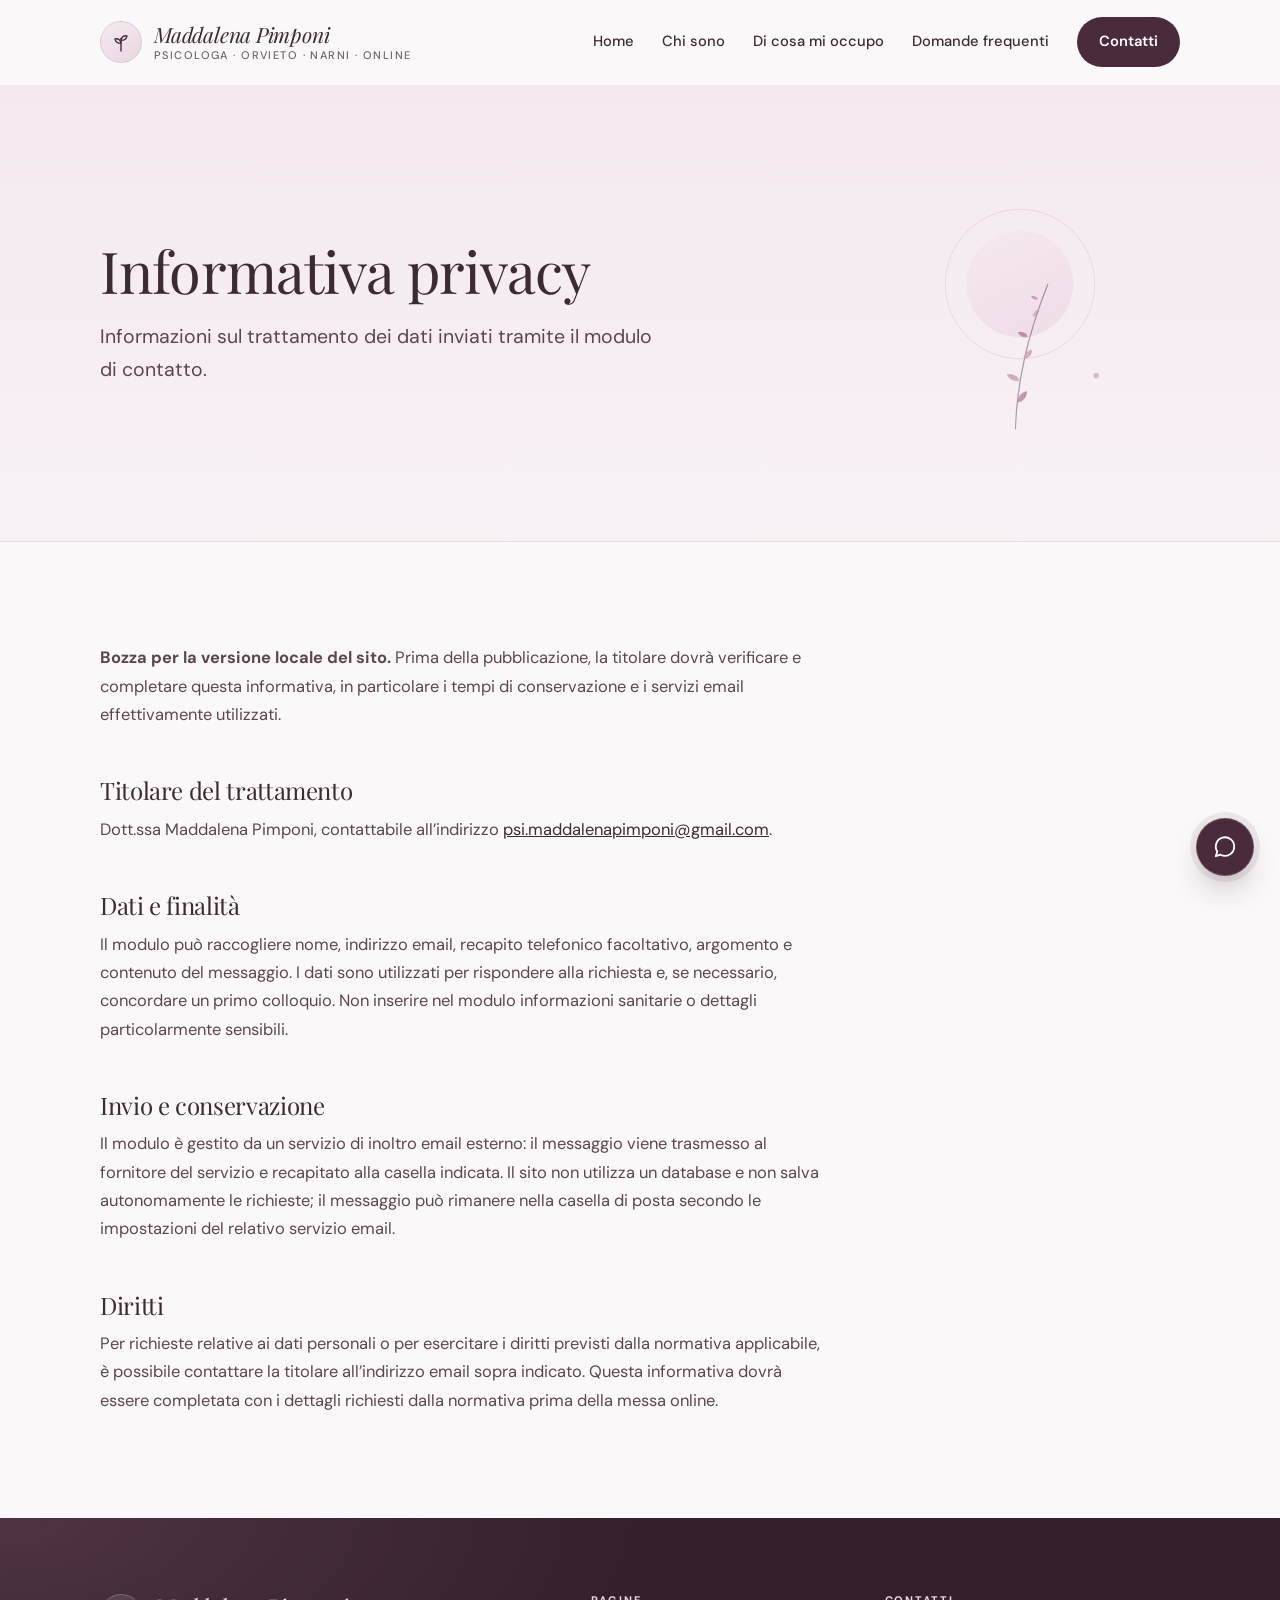
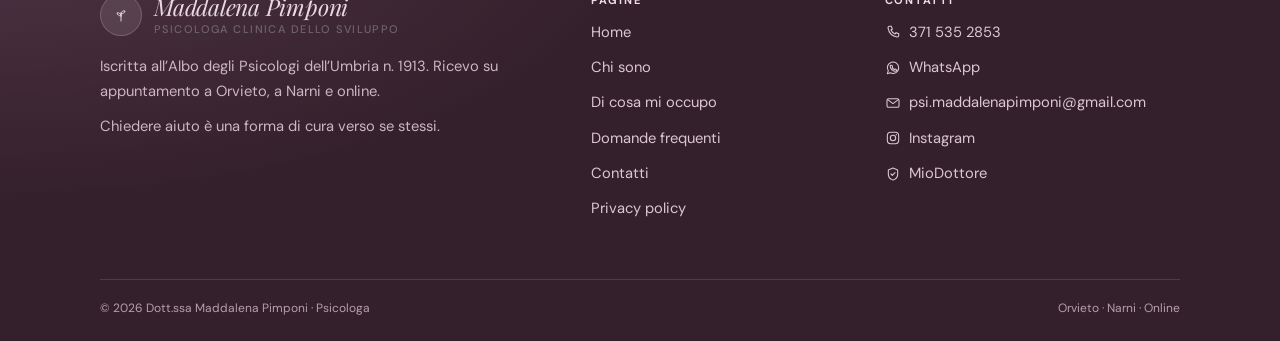
==== static/privacy/index.html @ f194bca0 "Sito statico su develop: rimossa app .NET e file Render, pubblicazione GitHub Pages da main" ====
<!DOCTYPE html>
<html lang="it">

<head>
    <meta charset="utf-8" />
    <meta name="viewport" content="width=device-width, initial-scale=1.0" />
    <title>Informativa privacy · Maddalena Pimponi</title>
    <link rel="icon" href="../favicon.ico" sizes="48x48" />
    <link rel="icon" type="image/png" href="../favicon.png" sizes="512x512" />
    <link rel="icon" type="image/svg+xml" href="../favicon.svg" />
    <link rel="apple-touch-icon" href="../apple-touch-icon.png" />
    <link rel="stylesheet" href="../site.css" />
    <meta name="description" content="Informazioni sul trattamento dei dati inviati tramite il modulo di contatto." />
    
    <link rel="canonical" href="https://psicologamaddalenapimponi.it/privacy/" />
    <meta property="og:url" content="https://psicologamaddalenapimponi.it/privacy/" />
    <meta property="og:type" content="website" />
    <meta property="og:locale" content="it_IT" />
    <meta property="og:site_name" content="Dott.ssa Maddalena Pimponi" />
    <meta property="og:title" content="Informativa privacy · Maddalena Pimponi" />
    <meta property="og:description" content="Informazioni sul trattamento dei dati inviati tramite il modulo di contatto." />
    <meta property="og:image" content="https://psicologamaddalenapimponi.it/images/maddalena-ritratto.jpg" />
    <meta property="og:image:width" content="720" />
    <meta property="og:image:height" content="720" />
    <meta name="twitter:card" content="summary_large_image" />
    <script type="application/ld+json">{"@context":"https://schema.org","@type":"Psychologist","name":"Dott.ssa Maddalena Pimponi","description":"Psicologa clinica dello sviluppo a Orvieto, Narni e online: consulenza e sostegno psicologico per pre-adolescenti, adolescenti e giovani adulti.","url":"https://psicologamaddalenapimponi.it/","image":"https://psicologamaddalenapimponi.it/images/maddalena-ritratto.jpg","telephone":"+393715352853","email":"psi.maddalenapimponi@gmail.com","areaServed":["Orvieto","Narni"],"location":[{"@type":"Place","name":"Centro Diagnostico Eolo","address":{"@type":"PostalAddress","streetAddress":"Piazza del Fanello, 27","addressLocality":"Orvieto","addressRegion":"TR","addressCountry":"IT"}},{"@type":"Place","name":"SALUS Poliambulatorio medico e fisioterapico","address":{"@type":"PostalAddress","streetAddress":"Via Tuderte, 428/A","addressLocality":"Narni","addressRegion":"TR","addressCountry":"IT"}}]}</script>
</head>

<body>
    <a class="skip-link" href="#contenuto">Vai al contenuto</a>

<header class="site-header" id="site-header">
    <div class="header-inner">
        <a class="brand" href="../" aria-label="Maddalena Pimponi, pagina iniziale">
            <span class="brand-mark" aria-hidden="true"><svg viewBox="0 0 24 24" fill="none" stroke="currentColor" stroke-width="1.4" stroke-linecap="round" stroke-linejoin="round"><path d="M12 21V8.5"/><path d="M12 13.4c-3.4 0-5.6-1.8-6-4.5 3.3-.6 5.7 1 6 4.5Z"/><path d="M12 10.4c3.4 0 5.6-1.8 6-4.5-3.3-.6-5.7 1-6 4.5Z"/></svg></span>
            <span class="brand-text">
                <span class="brand-signature">Maddalena Pimponi</span>
                <span class="brand-subtitle">Psicologa · Orvieto · Narni · Online</span>
            </span>
        </a>

        <nav class="desktop-nav" aria-label="Navigazione principale">
            <a href="../">Home</a><a href="../chi-sono/">Chi sono</a><a href="../di-cosa-mi-occupo/">Di cosa mi occupo</a><a href="../domande-frequenti/">Domande frequenti</a>
            <a class="nav-contact" href="../contatti/">Contatti</a>
        </nav>

        <details class="mobile-nav">
            <summary aria-label="Apri il menu">
                <svg viewBox="0 0 24 24" fill="none" stroke="currentColor" stroke-width="1.8" stroke-linecap="round" aria-hidden="true">
                    <path d="M4 7h16M4 12h16M4 17h16" />
                </svg>
                Menu
            </summary>
            <nav aria-label="Navigazione principale">
                <a href="../">Home</a><a href="../chi-sono/">Chi sono</a><a href="../di-cosa-mi-occupo/">Di cosa mi occupo</a><a href="../domande-frequenti/">Domande frequenti</a><a href="../contatti/">Contatti</a><a href="../privacy/" class="active" aria-current="page">Privacy policy</a>
            </nav>
        </details>
    </div>
</header>

    <main id="contenuto" tabindex="-1">
<section class="page-hero">
    <div class="section-shell page-hero-inner">
        <div class="page-hero-copy">
            <h1>Informativa privacy</h1>
            <p>Informazioni sul trattamento dei dati inviati tramite il modulo di contatto.</p>
        </div>
        <div class="page-hero-art" aria-hidden="true">
                <svg viewBox="0 0 420 420" fill="none" xmlns="http://www.w3.org/2000/svg">
                    <defs>
                        <linearGradient id="foglia" x1="0" y1="0" x2="1" y2="1"><stop offset="0" stop-color="#c48fa9"/><stop offset="1" stop-color="#a26685"/></linearGradient>
                        <linearGradient id="fogliaChiara" x1="0" y1="0" x2="1" y2="1"><stop offset="0" stop-color="#d8adc1"/><stop offset="1" stop-color="#bd879f"/></linearGradient>
                        <linearGradient id="velo" x1="0" y1="0" x2="0.4" y2="1"><stop offset="0" stop-color="#f4e4ee"/><stop offset="1" stop-color="#e8cbdc"/></linearGradient>
                        <path id="fogliaBase" d="M0 0C12-12 30-14 44-4 31 9 13 11 0 0Z"/>
                        <g id="rametto">
                            <path d="M0 0C8-58 26-116 62-184" stroke="var(--plum)" stroke-opacity=".45" stroke-width="1.5" stroke-linecap="round"/>
                            <use href="#fogliaBase" transform="translate(6 -34) rotate(-38) scale(.44)" fill="url(#foglia)" fill-opacity=".75"/>
                            <use href="#fogliaBase" transform="translate(12 -62) rotate(-142) scale(.42)" fill="url(#fogliaChiara)" fill-opacity=".8"/>
                            <use href="#fogliaBase" transform="translate(20 -90) rotate(-36) scale(.38)" fill="url(#fogliaChiara)" fill-opacity=".75"/>
                            <use href="#fogliaBase" transform="translate(29 -118) rotate(-144) scale(.33)" fill="url(#foglia)" fill-opacity=".8"/>
                            <use href="#fogliaBase" transform="translate(38 -144) rotate(-38) scale(.28)" fill="url(#fogliaChiara)" fill-opacity=".7"/>
                            <use href="#fogliaBase" transform="translate(47 -166) rotate(-146) scale(.22)" fill="url(#foglia)" fill-opacity=".65"/>
                        </g>
                    </defs>
                    <circle cx="210" cy="172" r="98" stroke="var(--rose)" stroke-opacity=".24"/>
                    <circle cx="210" cy="172" r="70" fill="url(#velo)" fill-opacity=".45"/>
                    <use href="#rametto" transform="translate(204 362) rotate(-6)"/>
                    <circle cx="310" cy="292" r="3.5" fill="var(--rose)" fill-opacity=".45"/>
                </svg>
            </div>
    </div>
</section>

<section class="section section-white">
    <div class="section-shell">
    <article class="privacy-content">
        <p><strong>Bozza per la versione locale del sito.</strong> Prima della pubblicazione, la titolare dovrà verificare e completare questa informativa, in particolare i tempi di conservazione e i servizi email effettivamente utilizzati.</p>
        <h2>Titolare del trattamento</h2>
        <p>Dott.ssa Maddalena Pimponi, contattabile all’indirizzo <a href="mailto:psi.maddalenapimponi@gmail.com">psi.maddalenapimponi@gmail.com</a>.</p>
        <h2>Dati e finalità</h2>
        <p>Il modulo può raccogliere nome, indirizzo email, recapito telefonico facoltativo, argomento e contenuto del messaggio. I dati sono utilizzati per rispondere alla richiesta e, se necessario, concordare un primo colloquio. Non inserire nel modulo informazioni sanitarie o dettagli particolarmente sensibili.</p>
        <h2>Invio e conservazione</h2>
        <p>Il modulo è gestito da un servizio di inoltro email esterno: il messaggio viene trasmesso al fornitore del servizio e recapitato alla casella indicata. Il sito non utilizza un database e non salva autonomamente le richieste; il messaggio può rimanere nella casella di posta secondo le impostazioni del relativo servizio email.</p>
        <h2>Diritti</h2>
        <p>Per richieste relative ai dati personali o per esercitare i diritti previsti dalla normativa applicabile, è possibile contattare la titolare all’indirizzo email sopra indicato. Questa informativa dovrà essere completata con i dettagli richiesti dalla normativa prima della messa online.</p>
    </article>
    </div>
</section>
    </main>

    <footer class="site-footer">
    <div class="footer-inner">
        <div class="footer-about">
            <a class="brand" href="../">
                <span class="brand-mark" aria-hidden="true"><svg viewBox="0 0 24 24" fill="none" stroke="currentColor" stroke-width="1.4" stroke-linecap="round" stroke-linejoin="round"><path d="M12 21V8.5"/><path d="M12 13.4c-3.4 0-5.6-1.8-6-4.5 3.3-.6 5.7 1 6 4.5Z"/><path d="M12 10.4c3.4 0 5.6-1.8 6-4.5-3.3-.6-5.7 1-6 4.5Z"/></svg></span>
                <span class="brand-text">
                    <span class="brand-signature">Maddalena Pimponi</span>
                    <span class="brand-subtitle">Psicologa clinica dello sviluppo</span>
                </span>
            </a>
            <p>Iscritta all’Albo degli Psicologi dell’Umbria n. 1913. Ricevo su appuntamento a Orvieto, a Narni e online.</p>
            <p>Chiedere aiuto è una forma di cura verso se stessi.</p>
        </div>

        <div>
            <h2>Pagine</h2>
            <a href="../">Home</a>
            <a href="../chi-sono/">Chi sono</a>
            <a href="../di-cosa-mi-occupo/">Di cosa mi occupo</a>
            <a href="../domande-frequenti/">Domande frequenti</a>
            <a href="../contatti/">Contatti</a>
            <a href="../privacy/">Privacy policy</a>
        </div>

        <div>
            <h2>Contatti</h2>
            <a href="tel:+393715352853"><svg viewBox="0 0 24 24" fill="none" stroke="currentColor" stroke-width="1.6" stroke-linecap="round" aria-hidden="true"><path d="M6.5 3.5h3l1.5 4-2 1.5a12 12 0 0 0 6 6l1.5-2 4 1.5v3a2 2 0 0 1-2.2 2A17 17 0 0 1 4.5 5.7a2 2 0 0 1 2-2.2Z"/></svg>371 535 2853</a>
            <a href="https://wa.me/393715352853" target="_blank" rel="noopener noreferrer"><svg viewBox="0 0 24 24" fill="none" stroke="currentColor" stroke-width="1.6" stroke-linecap="round" stroke-linejoin="round" aria-hidden="true"><path d="M20.5 11.6a8.5 8.5 0 0 1-12.6 7.5L3.5 20.5l1.4-4.3A8.5 8.5 0 1 1 20.5 11.6Z"/><path d="M8.7 8.4c.3-.5.7-.5 1-.5h.6c.2 0 .4.1.5.4l.7 1.6c.1.3 0 .5-.2.7l-.5.6a6 6 0 0 0 3.1 3.1l.6-.5c.2-.2.4-.3.7-.2l1.6.7c.3.1.4.3.4.5v.6c0 .4-.1.8-.6 1a2 2 0 0 1-1.5.4 9 9 0 0 1-7.3-7.3 2 2 0 0 1 .4-1.6Z"/></svg>WhatsApp</a>
            <a href="mailto:psi.maddalenapimponi@gmail.com"><svg viewBox="0 0 24 24" fill="none" stroke="currentColor" stroke-width="1.6" stroke-linecap="round" stroke-linejoin="round" aria-hidden="true"><rect x="3" y="5.5" width="18" height="13" rx="2.5"/><path d="m4 7 8 6 8-6"/></svg>psi.maddalenapimponi@gmail.com</a>
            <a href="https://www.instagram.com/psi.maddalenapimponi/" target="_blank" rel="noopener noreferrer"><svg viewBox="0 0 24 24" fill="none" stroke="currentColor" stroke-width="1.6" stroke-linecap="round" aria-hidden="true"><rect x="3.5" y="3.5" width="17" height="17" rx="5"/><circle cx="12" cy="12" r="4"/><circle cx="17" cy="7" r="1" fill="currentColor" stroke="none"/></svg>Instagram</a>
            <a href="https://www.miodottore.it/profilo/maddalena-pimponi" target="_blank" rel="noopener noreferrer"><svg viewBox="0 0 24 24" fill="none" stroke="currentColor" stroke-width="1.6" stroke-linecap="round" stroke-linejoin="round" aria-hidden="true"><path d="M12 3 5 6v6c0 4.2 2.9 7.9 7 9 4.1-1.1 7-4.8 7-9V6l-7-3Z"/><path d="m9 12 2 2 4-4"/></svg>MioDottore</a>
        </div>
    </div>

    <div class="footer-bottom">
        <span>© <span id="anno-corrente">2026</span> Dott.ssa Maddalena Pimponi · Psicologa</span>
        <span>Orvieto · Narni · Online</span>
    </div>
</footer>

<a class="whatsapp-float" href="https://wa.me/393715352853" target="_blank" rel="noopener noreferrer" aria-label="Scrivimi su WhatsApp">
    <svg viewBox="0 0 24 24" fill="none" stroke="currentColor" stroke-width="1.7" stroke-linecap="round" stroke-linejoin="round" aria-hidden="true">
        <path d="M20.5 11.6a8.5 8.5 0 0 1-12.6 7.5L3.5 20.5l1.4-4.3A8.5 8.5 0 1 1 20.5 11.6Z" />
    </svg>
</a>

    <script src="../js/navigation.js"></script>
</body>

</html>
---- static/site.css ----
/* ==========================================================================
   Sito Maddalena Pimponi · design system
   Palette calda e desaturata, tipografia editoriale, spaziature fluide.
   ========================================================================== */

/* Font self-hosted (licenza SIL OFL in fonts/OFL.txt): nessuna richiesta ai server di Google,
   così il sito non trasmette l'indirizzo IP del visitatore a terzi prima di qualsiasi consenso. */
@font-face {
    font-family: "DM Sans";
    font-style: normal;
    font-weight: 400 700;
    font-display: swap;
    src: url("fonts/dmsans.woff2") format("woff2");
    unicode-range: U+0000-00FF, U+0131, U+0152-0153, U+02BB-02BC, U+02C6, U+02DA, U+02DC, U+0304, U+0308, U+0329, U+2000-206F, U+20AC, U+2122, U+2191, U+2193, U+2212, U+2215, U+FEFF, U+FFFD;
}

@font-face {
    font-family: "Playfair Display";
    font-style: normal;
    font-weight: 400 900;
    font-display: swap;
    src: url("fonts/playfair.woff2") format("woff2");
    unicode-range: U+0000-00FF, U+0131, U+0152-0153, U+02BB-02BC, U+02C6, U+02DA, U+02DC, U+0304, U+0308, U+0329, U+2000-206F, U+20AC, U+2122, U+2191, U+2193, U+2212, U+2215, U+FEFF, U+FFFD;
}

@font-face {
    font-family: "Playfair Display";
    font-style: italic;
    font-weight: 400 900;
    font-display: swap;
    src: url("fonts/playfair-italic.woff2") format("woff2");
    unicode-range: U+0000-00FF, U+0131, U+0152-0153, U+02BB-02BC, U+02C6, U+02DA, U+02DC, U+0304, U+0308, U+0329, U+2000-206F, U+20AC, U+2122, U+2191, U+2193, U+2212, U+2215, U+FEFF, U+FFFD;
}

:root {
    /* Colori */
    --ink: #3b2b33;
    --ink-soft: #5a4650;
    --muted: #6d646c;
    --rose: #b07a96;
    --rose-text: #8c5470;
    --plum: #4a2b3c;
    --plum-deep: #34202c;
    --blush: #f4e9f0;
    --blush-strong: #ead6e2;
    --sand: #f7f1e8;
    --paper: #fbf8f9;
    --white: #fff;
    --line: #e8dde4;
    --line-strong: #d9c8d3;

    /* Tipografia fluida */
    --text-xs: clamp(.78rem, .76rem + .1vw, .84rem);
    --text-sm: clamp(.86rem, .84rem + .12vw, .92rem);
    --text-base: clamp(.95rem, .93rem + .15vw, 1.03rem);
    --text-lead: clamp(1.05rem, 1rem + .35vw, 1.22rem);
    --text-h3: clamp(1.15rem, 1.05rem + .45vw, 1.4rem);
    --text-h2: clamp(1.85rem, 1.5rem + 1.6vw, 2.75rem);
    --text-h1: clamp(2.6rem, 1.9rem + 3.2vw, 4.2rem);

    /* Forme e ombre */
    --radius-sm: 10px;
    --radius: 16px;
    --radius-lg: 24px;
    --radius-arch: 220px 220px 26px 26px;
    --shadow-1: 0 1px 2px rgba(59, 43, 51, .04), 0 10px 26px -16px rgba(59, 43, 51, .25);
    --shadow-2: 0 2px 4px rgba(59, 43, 51, .05), 0 30px 60px -32px rgba(59, 43, 51, .38);

    /* Spazi */
    --content: 1080px;
    --content-narrow: 720px;
    --gutter: clamp(20px, 5vw, 56px);
    --section-y: clamp(64px, 8vw, 118px);
}

* { box-sizing: border-box; }

html {
    scroll-behavior: smooth;
    scroll-padding-top: 150px;
    -webkit-text-size-adjust: 100%;
}

body {
    margin: 0;
    color: var(--ink);
    background: var(--paper);
    font-family: "DM Sans", "Segoe UI", Arial, sans-serif;
    font-size: var(--text-base);
    line-height: 1.72;
    -webkit-font-smoothing: antialiased;
    text-rendering: optimizeLegibility;
}

img, iframe { max-width: 100%; }
img { display: block; height: auto; }
a { color: inherit; }

h1, h2, h3 {
    margin: 0;
    font-family: "Playfair Display", Georgia, serif;
    font-weight: 400;
    line-height: 1.1;
    letter-spacing: -.015em;
    text-wrap: balance;
}

h1 { font-size: var(--text-h1); }
h2 { font-size: var(--text-h2); }
h3 { font-size: var(--text-h3); line-height: 1.3; letter-spacing: 0; }
p { margin: 0 0 1em; }
p:last-child { margin-bottom: 0; }

::selection { background: var(--blush-strong); color: var(--plum-deep); }

a:focus-visible,
button:focus-visible,
summary:focus-visible,
input:focus-visible,
textarea:focus-visible,
select:focus-visible {
    outline: 3px solid var(--rose);
    outline-offset: 3px;
    border-radius: 4px;
}

/* ---------- Struttura ---------- */

.section-shell {
    width: min(var(--content), calc(100% - 2 * var(--gutter)));
    margin-inline: auto;
}

.section { padding-block: var(--section-y); }
.section--flush-top { padding-top: 0; }
.section-white { background: var(--paper); }
.section-blush { background: linear-gradient(180deg, var(--blush), #f7eff4); }
.centered { text-align: center; }
.muted { color: var(--muted); }

.section-heading { margin: .35em 0 .9em; }

.eyebrow {
    display: flex;
    align-items: center;
    gap: .6em;
    margin: 0 0 .9em;
    color: var(--ink-soft);
    font-size: var(--text-xs);
    font-weight: 600;
    letter-spacing: .12em;
    text-transform: uppercase;
}

.eyebrow--center { justify-content: center; }

.spiral-mark {
    width: .55em;
    height: .55em;
    flex: 0 0 auto;
    border-radius: 50%;
    background: var(--rose);
    box-shadow: 0 0 0 4px rgba(176, 122, 150, .14);
}

/* ---------- Header ---------- */

.skip-link {
    position: absolute;
    left: 12px;
    top: -64px;
    z-index: 60;
    padding: 12px 18px;
    color: var(--white);
    background: var(--plum);
    border-radius: 0 0 12px 12px;
    font-size: var(--text-sm);
    font-weight: 600;
    text-decoration: none;
    transition: top .18s ease;
}

.skip-link:focus { top: 0; }

.site-header {
    position: sticky;
    top: 0;
    z-index: 40;
    background: rgba(251, 248, 249, .82);
    border-bottom: 1px solid transparent;
    backdrop-filter: saturate(140%) blur(14px);
    transition: border-color .2s ease, box-shadow .2s ease, background .2s ease;
}

.site-header.is-scrolled {
    background: rgba(251, 248, 249, .95);
    border-bottom-color: var(--line);
    box-shadow: 0 10px 30px -24px rgba(59, 43, 51, .45);
}

.header-inner {
    width: min(var(--content), calc(100% - 2 * var(--gutter)));
    min-height: 84px;
    margin-inline: auto;
    display: flex;
    align-items: center;
    justify-content: space-between;
    gap: clamp(16px, 4vw, 40px);
}

.brand {
    display: flex;
    align-items: center;
    gap: 12px;
    text-decoration: none;
    line-height: 1.15;
}

.brand-mark {
    width: 42px;
    height: 42px;
    flex: 0 0 auto;
    display: grid;
    place-items: center;
    color: var(--plum);
    background: linear-gradient(145deg, var(--blush), var(--blush-strong));
    border: 1px solid rgba(74, 43, 60, .12);
    border-radius: 50%;
}

.brand-mark svg { width: 24px; height: 24px; }

.brand-text { display: flex; flex-direction: column; gap: 3px; }

.brand-signature {
    font-family: "Playfair Display", Georgia, serif;
    font-size: 21px;
    font-style: italic;
    letter-spacing: -.01em;
}

.brand-subtitle {
    color: var(--muted);
    font-size: 11px;
    font-weight: 500;
    letter-spacing: .13em;
    text-transform: uppercase;
}

.desktop-nav {
    display: flex;
    align-items: center;
    gap: clamp(14px, 2.2vw, 28px);
}

.desktop-nav a {
    position: relative;
    padding-block: 6px;
    font-size: var(--text-sm);
    font-weight: 500;
    text-decoration: none;
    white-space: nowrap;
}

.desktop-nav a::after {
    position: absolute;
    left: 0;
    right: 0;
    bottom: 0;
    height: 1px;
    background: currentColor;
    content: "";
    transform: scaleX(0);
    transform-origin: left;
    transition: transform .22s ease;
}

.desktop-nav a:hover::after,
.desktop-nav a.active::after { transform: scaleX(1); }

.desktop-nav .nav-contact {
    padding: 12px 22px;
    color: var(--white);
    background: var(--plum);
    border-radius: 999px;
    font-weight: 600;
    transition: background .2s ease, transform .2s ease;
}

.desktop-nav .nav-contact::after { content: none; }
.desktop-nav .nav-contact:hover { background: var(--plum-deep); transform: translateY(-1px); }

.mobile-nav { display: none; position: relative; }

/* ---------- Bottoni e link ---------- */

.button {
    min-height: 50px;
    padding: 13px 24px;
    display: inline-flex;
    align-items: center;
    justify-content: center;
    gap: 10px;
    border: 1px solid transparent;
    border-radius: 999px;
    font: inherit;
    font-size: var(--text-sm);
    font-weight: 600;
    text-decoration: none;
    cursor: pointer;
    transition: transform .2s ease, background .2s ease, border-color .2s ease, color .2s ease, box-shadow .2s ease;
}

.button:hover { transform: translateY(-2px); }
.button:active { transform: translateY(0); }

.button-primary {
    color: var(--white);
    background: var(--plum);
    box-shadow: 0 12px 24px -16px rgba(74, 43, 60, .8);
}

.button-primary:hover { background: var(--plum-deep); }

.button-outline {
    color: var(--ink);
    background: transparent;
    border-color: var(--line-strong);
}

.button-outline:hover { background: rgba(255, 255, 255, .7); border-color: var(--ink-soft); }

.button-row { display: flex; flex-wrap: wrap; gap: 12px; }

.text-link {
    display: inline-flex;
    align-items: center;
    gap: 10px;
    padding-bottom: 2px;
    border-bottom: 1px solid currentColor;
    font-size: var(--text-sm);
    font-weight: 600;
    text-decoration: none;
    transition: gap .2s ease, color .2s ease;
}

.text-link span { color: var(--rose-text); font-size: 1.1em; transition: transform .2s ease; }
.text-link:hover { gap: 14px; }

/* ---------- Hero home ---------- */

.hero {
    position: relative;
    padding-block: clamp(48px, 7vw, 92px) clamp(56px, 8vw, 104px);
    display: grid;
    grid-template-columns: minmax(0, 1.02fr) minmax(0, .98fr);
    align-items: center;
    gap: clamp(36px, 6vw, 80px);
}

.hero::before {
    position: absolute;
    z-index: -1;
    top: -18%;
    left: -10%;
    width: 62vw;
    height: 62vw;
    max-width: 760px;
    max-height: 760px;
    background: radial-gradient(circle at 30% 30%, rgba(234, 214, 226, .55), transparent 68%);
    content: "";
    pointer-events: none;
}

.hero-copy { max-width: 34em; }

.hero h1 {
    margin: .1em 0 .35em;
    font-size: clamp(2.9rem, 2rem + 4.2vw, 5rem);
    line-height: .98;
}

.hero h1 em {
    font-style: italic;
    color: var(--rose-text);
}

.hero-prefix {
    display: block;
    margin-bottom: .35em;
    color: var(--ink-soft);
    font-family: "DM Sans", sans-serif;
    font-size: var(--text-xs);
    font-weight: 600;
    letter-spacing: .18em;
    text-transform: uppercase;
}

.hero-subtitle {
    margin-bottom: .55em;
    font-size: var(--text-lead);
    font-weight: 500;
}

.hero-description {
    max-width: 33em;
    margin-bottom: 1.9em;
    color: var(--muted);
}

.hero-note {
    margin-top: 1.4em;
    color: var(--muted);
    font-size: var(--text-sm);
}

.hero-art {
    position: relative;
    display: grid;
    justify-items: center;
}

.hero-figure {
    margin: 0;
    display: grid;
    justify-items: center;
    gap: 22px;
}

.portrait-circle {
    position: relative;
    display: block;
    aspect-ratio: 1;
    padding: 10px;
    background: var(--white);
    border: 1px solid var(--line);
    border-radius: 50%;
    box-shadow: var(--shadow-2);
}

.portrait-circle::after {
    position: absolute;
    inset: -16px;
    border: 1px dashed rgba(176, 122, 150, .5);
    border-radius: 50%;
    content: "";
    pointer-events: none;
}

.portrait-rect {
    position: relative;
    display: block;
    width: min(420px, 100%);
    aspect-ratio: 3 / 4;
    padding: 10px;
    background: var(--white);
    border: 1px solid var(--line);
    border-radius: 30px;
    box-shadow: var(--shadow-2);
}

.portrait-rect img {
    width: 100%;
    height: 100%;
    object-fit: cover;
    object-position: 50% 28%;
    border-radius: 21px;
}

.portrait-circle img {
    width: 100%;
    height: 100%;
    object-fit: cover;
    object-position: 50% 30%;
    border-radius: 50%;
}

.portrait-circle--hero { width: min(340px, 100%); }

.hero-caption {
    max-width: 34ch;
    text-align: center;
}

.hero-caption-quote {
    display: block;
    color: var(--ink-soft);
    font-family: "Playfair Display", Georgia, serif;
    font-size: 1.04rem;
    font-style: italic;
    line-height: 1.55;
}

.hero-caption-name {
    display: block;
    margin-top: 10px;
    color: var(--muted);
    font-size: 11px;
    font-weight: 600;
    letter-spacing: .14em;
    text-transform: uppercase;
}

/* ---------- Striscia di fiducia ---------- */

.trust-strip {
    border-block: 1px solid var(--line);
    background: rgba(255, 255, 255, .6);
}

.trust-inner {
    display: grid;
    grid-template-columns: repeat(3, 1fr);
    gap: 0;
}

.trust-item {
    padding: 22px clamp(12px, 2.5vw, 32px);
    display: flex;
    align-items: center;
    gap: 12px;
    font-size: var(--text-sm);
    color: var(--ink-soft);
}

.trust-item + .trust-item { border-left: 1px solid var(--line); }

.trust-item svg { width: 20px; height: 20px; flex: 0 0 auto; color: var(--rose-text); }

/* ---------- Home: mi presento ---------- */

.intro-grid {
    display: grid;
    grid-template-columns: .85fr 1.15fr;
    gap: clamp(28px, 6vw, 96px);
    align-items: start;
}

.label-tag {
    display: inline-block;
    margin-bottom: 1.1em;
    padding: 6px 14px;
    color: var(--rose-text);
    background: var(--blush);
    border: 1px solid rgba(176, 122, 150, .25);
    border-radius: 999px;
    font-size: 11px;
    font-weight: 600;
    letter-spacing: .14em;
    text-transform: uppercase;
}

.intro-grid h2 { margin-top: .1em; }

.intro-text { padding-top: 6px; }
.intro-text p { margin-bottom: 1.1em; color: var(--ink-soft); }
.intro-text p:first-child { font-size: var(--text-lead); color: var(--ink); }

/* ---------- Card dei temi ---------- */

.paper-grid {
    display: grid;
    grid-template-columns: repeat(3, minmax(0, 1fr));
    gap: 16px;
    margin-top: 2.4em;
    text-align: left;
}

.paper-card {
    position: relative;
    min-height: 172px;
    padding: 22px 22px 20px;
    display: grid;
    align-content: space-between;
    gap: 18px;
    color: var(--ink);
    background: var(--white);
    border: 1px solid var(--line);
    border-radius: var(--radius);
    box-shadow: var(--shadow-1);
    text-decoration: none;
    transition: transform .22s ease, box-shadow .22s ease, border-color .22s ease;
}

.paper-card:hover {
    transform: translateY(-4px);
    border-color: var(--line-strong);
    box-shadow: var(--shadow-2);
}

.paper-index {
    color: var(--rose-text);
    font-family: "Playfair Display", Georgia, serif;
    font-size: var(--text-sm);
    letter-spacing: .12em;
}

.paper-title {
    font-family: "Playfair Display", Georgia, serif;
    font-size: 1.12rem;
    line-height: 1.35;
    letter-spacing: 0;
}

.paper-card .card-arrow {
    justify-self: end;
    color: var(--rose-text);
    font-size: 1.15rem;
    transition: transform .22s ease;
}

.paper-card:hover .card-arrow { transform: translateX(4px); }

.handwritten {
    margin: 2.4em 0 0;
    color: var(--ink-soft);
    font-family: "Playfair Display", Georgia, serif;
    font-size: 1.05rem;
    font-style: italic;
}

/* ---------- Titoli di sezione con link ---------- */

.section-heading-row {
    margin-bottom: clamp(28px, 4vw, 48px);
    display: flex;
    align-items: end;
    justify-content: space-between;
    gap: clamp(18px, 4vw, 48px);
}

.section-heading-row h2 { margin-bottom: .35em; }
.section-heading-row p { max-width: 34em; margin-bottom: 0; }

/* ---------- Studi ---------- */

.location-grid {
    display: grid;
    grid-template-columns: repeat(3, minmax(0, 1fr));
    gap: 16px;
}

.location-card {
    min-height: 206px;
    padding: 24px 22px;
    display: flex;
    gap: 16px;
    background: var(--white);
    border: 1px solid var(--line);
    border-radius: var(--radius);
    transition: transform .22s ease, box-shadow .22s ease;
}

.location-card:hover { transform: translateY(-3px); box-shadow: var(--shadow-1); }

.location-icon,
.method-icon {
    width: 42px;
    height: 42px;
    flex: 0 0 42px;
    display: grid;
    place-items: center;
    color: var(--rose-text);
    background: var(--blush);
    border-radius: 12px;
}

.location-icon svg,
.method-icon svg { width: 20px; height: 20px; }

.location-card h3 { margin: 0 0 6px; font-size: 1.22rem; }
.location-card p {
    margin-bottom: 12px;
    color: var(--muted);
    font-size: var(--text-sm);
    line-height: 1.6;
}
.location-card strong { color: var(--ink); font-weight: 500; }
.location-online { background: linear-gradient(160deg, #f3ecf6, #efe6f3); border-color: #e4d6ec; }

/* ---------- CTA finale ---------- */

.closing-cta {
    position: relative;
    min-height: 260px;
    padding: clamp(32px, 5vw, 56px);
    display: flex;
    align-items: center;
    justify-content: space-between;
    gap: clamp(24px, 4vw, 56px);
    overflow: hidden;
    color: #f8eff5;
    background:
        radial-gradient(120% 140% at 100% 0%, rgba(176, 122, 150, .38), transparent 60%),
        var(--plum);
    border-radius: var(--radius-lg);
}

.closing-cta > div { max-width: 34em; }
.closing-cta .eyebrow { color: #e7cfdd; }
.closing-cta .eyebrow .spiral-mark { background: var(--rose); box-shadow: 0 0 0 4px rgba(255, 255, 255, .12); }
.closing-cta h2 { margin-bottom: .4em; }
.closing-cta h2 em { color: #f0c6dc; font-style: italic; }
.closing-cta p { margin-bottom: 0; color: #dfc8d6; }
.closing-cta .button-primary { color: var(--plum); background: var(--paper); }
.closing-cta .button-primary:hover { background: var(--white); }

/* ---------- Testata pagine interne ---------- */

.page-hero {
    position: relative;
    overflow: hidden;
    background: linear-gradient(180deg, var(--blush), rgba(244, 233, 240, .45));
    border-bottom: 1px solid var(--line);
}

.page-hero-inner {
    position: relative;
    min-height: 280px;
    padding-block: clamp(40px, 6vw, 68px);
    display: grid;
    grid-template-columns: minmax(0, 1fr) auto;
    align-items: center;
    gap: clamp(24px, 5vw, 64px);
}

.page-hero-copy { max-width: 52ch; }
.page-hero-inner:not(:has(.page-hero-art)) { grid-template-columns: minmax(0, 1fr); }

.page-hero-art {
    justify-self: end;
    width: clamp(220px, 25vw, 340px);
    aspect-ratio: 1;
}

.page-hero-art svg { width: 100%; height: auto; display: block; }

.page-hero h1 {
    max-width: 22ch;
    margin-bottom: .3em;
    font-size: clamp(2.3rem, 1.7rem + 2.6vw, 3.6rem);
}

.page-hero-copy > p {
    max-width: 46ch;
    margin-bottom: 0;
    color: var(--ink-soft);
    font-size: var(--text-lead);
}

/* ---------- Chi sono ---------- */

.story-grid {
    display: grid;
    grid-template-columns: .9fr 1.1fr;
    gap: clamp(30px, 6vw, 88px);
    align-items: center;
}

.portrait-frame {
    position: relative;
    display: grid;
    place-items: center;
    padding: clamp(14px, 3vw, 26px);
}

.story-copy h2 { margin: .15em 0 .6em; }
.story-copy p { margin-bottom: 1.05em; color: var(--ink-soft); }

blockquote {
    margin: 1.7em 0 0;
    padding: 22px 24px;
    background: var(--white);
    border: 1px solid var(--line);
    border-left: 3px solid var(--rose);
    border-radius: var(--radius-sm);
    font-family: "Playfair Display", Georgia, serif;
    font-size: 1.08rem;
    line-height: 1.6;
}

blockquote cite {
    display: block;
    margin-top: 12px;
    color: var(--muted);
    font-family: "DM Sans", sans-serif;
    font-size: var(--text-xs);
    font-style: normal;
    letter-spacing: .1em;
    text-transform: uppercase;
}

/* ---------- Timeline ---------- */

.timeline {
    position: relative;
    width: min(620px, 100%);
    margin: 2.8em auto 0;
    padding: 0;
    list-style: none;
    text-align: left;
}

.timeline::before {
    position: absolute;
    top: 6px;
    bottom: 14px;
    left: 118px;
    width: 1px;
    background: var(--line-strong);
    content: "";
}

.timeline li {
    position: relative;
    display: grid;
    grid-template-columns: 100px 1fr;
    gap: 36px;
    padding-bottom: clamp(22px, 3vw, 34px);
}

.timeline li::before {
    position: absolute;
    top: 6px;
    left: 112px;
    width: 11px;
    height: 11px;
    background: var(--paper);
    border: 2px solid var(--rose-text);
    border-radius: 50%;
    content: "";
}

.timeline li > span {
    padding-top: 1px;
    color: var(--rose-text);
    font-size: var(--text-xs);
    font-weight: 600;
    letter-spacing: .08em;
    text-align: right;
    text-transform: uppercase;
}

.timeline h3 { margin: 0 0 4px; font-size: 1.16rem; line-height: 1.35; }
.timeline p { margin: 0 0 4px; color: var(--ink-soft); font-size: var(--text-sm); }

.timeline small {
    display: inline-block;
    margin-top: 4px;
    padding: 3px 10px;
    color: var(--rose-text);
    background: var(--blush);
    border-radius: 999px;
    font-family: "DM Sans", sans-serif;
    font-size: 11px;
    letter-spacing: .08em;
    text-transform: uppercase;
}

/* ---------- Temi: navigazione e righe ---------- */

.topic-nav {
    position: sticky;
    top: 84px;
    z-index: 20;
    padding: 12px clamp(12px, 4vw, 24px);
    display: flex;
    justify-content: center;
    flex-wrap: wrap;
    gap: 8px;
    background: rgba(255, 255, 255, .86);
    border-bottom: 1px solid var(--line);
    backdrop-filter: blur(12px);
}

.topic-nav a {
    padding: 8px 14px;
    color: var(--ink-soft);
    background: transparent;
    border: 1px solid var(--line);
    border-radius: 999px;
    font-size: var(--text-xs);
    font-weight: 500;
    text-decoration: none;
    transition: background .18s ease, color .18s ease, border-color .18s ease;
}

.topic-nav a:hover { background: var(--blush); color: var(--ink); }
.topic-nav a.is-active { color: var(--white); background: var(--plum); border-color: var(--plum); }

.topic-list { padding-top: 0; }

.topic-row {
    padding-block: clamp(40px, 6vw, 68px);
    display: grid;
    grid-template-columns: .7fr 1.3fr;
    gap: clamp(20px, 5vw, 64px);
    border-bottom: 1px solid var(--line);
}

.topic-row:last-child { border-bottom: 0; }
.topic-row > div { min-width: 0; }
.topic-number {
    display: block;
    margin-bottom: .4em;
    color: var(--rose-text);
    font-family: "Playfair Display", Georgia, serif;
    font-size: 1.1rem;
    letter-spacing: .14em;
}

.topic-row h2 { font-size: clamp(1.5rem, 1.2rem + 1vw, 2rem); }
.topic-row h3 { margin: .1em 0 .5em; font-size: 1.1rem; font-style: italic; font-weight: 400; }
.topic-row p { margin-bottom: .8em; color: var(--ink-soft); }
.topic-highlight {
    margin-block: clamp(16px, 3vw, 28px);
    padding-inline: clamp(18px, 3vw, 34px);
    background: linear-gradient(150deg, #f4edf7, #f7f1f4);
    border: 1px solid #e6d7ec;
    border-radius: var(--radius);
}

/* ---------- FAQ ---------- */

.faq-content { max-width: var(--content-narrow); margin-inline: auto; }

.faq-group { margin-bottom: clamp(34px, 5vw, 52px); }
.faq-group:last-child { margin-bottom: 0; }

.faq-group h2 {
    margin-bottom: 1em;
    text-align: center;
    color: var(--rose-text);
    font-family: "DM Sans", sans-serif;
    font-size: var(--text-xs);
    font-weight: 700;
    letter-spacing: .16em;
    text-transform: uppercase;
}

.faq-item {
    margin-bottom: 10px;
    padding: 0 20px;
    background: var(--white);
    border: 1px solid var(--line);
    border-radius: var(--radius-sm);
    transition: border-color .18s ease, box-shadow .18s ease;
}

.faq-item[open] { border-color: var(--line-strong); box-shadow: var(--shadow-1); }

.faq-item summary {
    min-height: 62px;
    display: flex;
    align-items: center;
    justify-content: space-between;
    gap: 20px;
    cursor: pointer;
    list-style: none;
    font-family: "Playfair Display", Georgia, serif;
    font-size: 1.06rem;
    line-height: 1.4;
}

.faq-item summary::-webkit-details-marker { display: none; }

.faq-item summary::after {
    width: 30px;
    height: 30px;
    flex: 0 0 30px;
    display: grid;
    place-items: center;
    color: var(--rose-text);
    background: var(--blush);
    border-radius: 50%;
    content: "+";
    font: 500 1.15rem "DM Sans", sans-serif;
    transition: transform .2s ease, background .2s ease;
}

.faq-item[open] summary::after { content: "−"; background: var(--blush-strong); }
.faq-item p { padding: 0 44px 18px 0; margin-bottom: 0; color: var(--muted); }

/* ---------- Privacy ---------- */

.privacy-content { max-width: var(--content-narrow); }
.privacy-content h2 { margin: 2em 0 .5em; font-size: 1.5rem; }
.privacy-content p { color: var(--ink-soft); }
.privacy-content a { color: var(--ink); }

/* ---------- Contatti ---------- */

.contact-layout {
    display: grid;
    grid-template-columns: minmax(0, 1.25fr) minmax(260px, .75fr);
    align-items: start;
    gap: clamp(20px, 4vw, 40px);
}

.contact-form-card {
    padding: clamp(22px, 4vw, 36px);
    background: var(--white);
    border: 1px solid var(--line);
    border-radius: var(--radius-lg);
    box-shadow: var(--shadow-1);
}

.contact-form-card h2 { margin-bottom: .25em; font-size: clamp(1.5rem, 1.3rem + .8vw, 1.9rem); }
.contact-form-card > p { margin-bottom: 1.6em; }

.form-grid { display: grid; grid-template-columns: 1fr 1fr; gap: 16px 14px; }
.form-field { min-width: 0; display: flex; flex-direction: column; gap: 7px; }
.full-field { grid-column: 1 / -1; }

.form-field label { font-size: var(--text-xs); font-weight: 600; letter-spacing: .03em; }
.form-field label span,
.form-field small { color: var(--muted); font-weight: 400; }
.form-field small { font-size: 12px; line-height: 1.5; }

.form-field input:not([type=checkbox]),
.form-field textarea,
.form-field select {
    width: 100%;
    min-height: 50px;
    padding: 12px 14px;
    color: var(--ink);
    background: #fdfbfc;
    border: 1px solid var(--line-strong);
    border-radius: var(--radius-sm);
    font: inherit;
    font-size: var(--text-sm);
    transition: border-color .18s ease, box-shadow .18s ease, background .18s ease;
}

.form-field input:not([type=checkbox]):hover,
.form-field textarea:hover,
.form-field select:hover { border-color: var(--ink-soft); }

.form-field input:not([type=checkbox]):focus,
.form-field textarea:focus,
.form-field select:focus {
    background: var(--white);
    border-color: var(--plum);
    box-shadow: 0 0 0 4px rgba(176, 122, 150, .18);
    outline: none;
}

.form-field textarea { resize: vertical; min-height: 130px; }

.form-field input::placeholder,
.form-field textarea::placeholder { color: #9b9096; }

.validation-message {
    display: block;
    color: #a12c3c;
    font-size: var(--text-xs);
    font-weight: 500;
}

.consent-field label {
    display: flex;
    align-items: flex-start;
    gap: 10px;
    font-size: var(--text-sm);
    font-weight: 400;
    line-height: 1.6;
}

.consent-field input {
    width: 18px;
    height: 18px;
    margin-top: 3px;
    accent-color: var(--plum);
}

.consent-field label span { color: var(--ink); }
.consent-field label a { color: var(--ink); }

.contact-form-card .form-field > .button { align-self: flex-start; }

.form-status {
    margin: 14px 0 0;
    padding: 12px 14px;
    border-radius: var(--radius-sm);
    font-size: var(--text-sm);
    font-weight: 500;
}

.form-status.success { color: #1f5137; background: #e8f3ec; border: 1px solid #cbe3d5; }
.form-status.error { color: #7f2b3a; background: #f9e9ed; border: 1px solid #f0cfd7; }

.form-note { margin: 16px 0 0; color: var(--muted); font-size: 12px; line-height: 1.6; }

.contact-aside { display: grid; gap: 12px; }

.contact-method {
    min-height: 78px;
    padding: 16px;
    display: flex;
    align-items: center;
    gap: 14px;
    background: var(--white);
    border: 1px solid var(--line);
    border-radius: var(--radius);
    font-size: var(--text-sm);
    text-decoration: none;
    overflow-wrap: anywhere;
    transition: transform .2s ease, box-shadow .2s ease, border-color .2s ease;
}

.contact-method[href]:hover {
    transform: translateY(-2px);
    border-color: var(--line-strong);
    box-shadow: var(--shadow-1);
}

.contact-method small {
    display: block;
    margin-bottom: 2px;
    color: var(--muted);
    font-size: 11px;
    font-weight: 500;
    letter-spacing: .1em;
    text-transform: uppercase;
}

.map-grid {
    display: grid;
    grid-template-columns: repeat(2, minmax(0, 1fr));
    gap: 18px;
}

.map-card {
    overflow: hidden;
    background: var(--white);
    border: 1px solid var(--line);
    border-radius: var(--radius);
}

.map-details { padding: 24px 22px; }
.map-details .eyebrow { margin-bottom: .5em; }
.map-details h3 { margin: 0 0 6px; font-size: 1.2rem; }
.map-details p:not(.eyebrow) { margin-bottom: 14px; color: var(--muted); font-size: var(--text-sm); line-height: 1.6; }
.map-details .button { min-height: 42px; padding: 10px 16px; font-size: var(--text-xs); }

.map-card iframe {
    width: 100%;
    height: 230px;
    display: block;
    border: 0;
    filter: saturate(.85) contrast(.98);
}

/* La mappa di Google viene incorporata solo dopo un clic esplicito: prima di allora il
   browser non contatta i server di Google e l'indirizzo IP del visitatore resta al sito. */
.map-placeholder {
    width: 100%;
    min-height: 230px;
    padding: 24px 20px;
    display: flex;
    flex-direction: column;
    align-items: center;
    justify-content: center;
    gap: 10px;
    border: 0;
    border-top: 1px dashed var(--line-strong);
    background: var(--sand);
    color: var(--ink);
    font: inherit;
    font-size: var(--text-sm);
    text-align: center;
    cursor: pointer;
    transition: background .2s ease;
}

.map-placeholder:hover { background: var(--blush); }
.map-placeholder:focus-visible { outline: 3px solid var(--rose-text); outline-offset: -3px; }
.map-placeholder strong { display: block; font-size: var(--text-sm); }
.map-placeholder span { max-width: 32em; color: var(--muted); font-size: var(--text-xs); line-height: 1.5; }

.map-privacy-note {
    margin: 16px 0 0;
    color: var(--muted);
    font-size: var(--text-xs);
    line-height: 1.6;
}

/* Campo esca per i bot: invisibile agli occhi e agli screen reader, non raggiungibile da tastiera. */
.form-honeypot {
    position: absolute;
    width: 1px;
    height: 1px;
    padding: 0;
    margin: -1px;
    overflow: hidden;
    clip-path: inset(50%);
    white-space: nowrap;
    border: 0;
}

/* ---------- Footer ---------- */

.site-footer {
    padding: clamp(48px, 7vw, 76px) 0 22px;
    color: #e8d8e2;
    background:
        radial-gradient(90% 120% at 0% 0%, rgba(176, 122, 150, .22), transparent 55%),
        var(--plum-deep);
}

.footer-inner,
.footer-bottom {
    width: min(var(--content), calc(100% - 2 * var(--gutter)));
    margin-inline: auto;
}

.footer-inner {
    padding-bottom: clamp(30px, 5vw, 48px);
    display: grid;
    grid-template-columns: 1.3fr .7fr .9fr;
    gap: clamp(28px, 5vw, 64px);
}

.footer-about .brand { margin-bottom: 18px; }
.footer-about .brand-mark { background: rgba(255, 255, 255, .1); border-color: rgba(255, 255, 255, .18); color: #f0d9e6; }
.footer-about .brand-signature { font-size: 23px; }
.footer-about p { max-width: 30em; margin-bottom: 10px; color: #cdb6c4; font-size: var(--text-sm); }

.footer-inner h2 {
    margin: 0 0 14px;
    color: #f0d9e6;
    font-family: "DM Sans", sans-serif;
    font-size: 11px;
    font-weight: 700;
    letter-spacing: .16em;
    text-transform: uppercase;
}

.footer-inner > div:not(.footer-about) a {
    width: fit-content;
    margin: 0 0 10px;
    display: flex;
    align-items: center;
    gap: 8px;
    color: #dcc6d3;
    font-size: var(--text-sm);
    text-decoration: none;
    transition: color .18s ease, transform .18s ease;
}

.footer-inner > div:not(.footer-about) a:hover { color: var(--white); transform: translateX(3px); }
.footer-inner svg { width: 16px; height: 16px; flex: 0 0 auto; }

.footer-bottom {
    padding-top: 18px;
    display: flex;
    justify-content: space-between;
    gap: 12px;
    border-top: 1px solid rgba(255, 255, 255, .12);
    color: #b79fa9;
    font-size: 12px;
}

.whatsapp-float {
    position: fixed;
    z-index: 35;
    right: clamp(14px, 2.4vw, 26px);
    bottom: clamp(14px, 2.4vw, 24px);
    width: 58px;
    height: 58px;
    display: grid;
    place-items: center;
    color: var(--white);
    background: var(--plum);
    border: 1px solid rgba(255, 255, 255, .16);
    border-radius: 50%;
    box-shadow:
        0 16px 34px -16px rgba(52, 32, 44, .8),
        0 0 0 6px rgba(74, 43, 60, .08);
    text-decoration: none;
    transition: transform .2s ease, box-shadow .2s ease, background .2s ease;
}

.whatsapp-float:hover {
    background: var(--plum-deep);
    transform: translateY(-3px);
    box-shadow:
        0 20px 40px -18px rgba(52, 32, 44, .85),
        0 0 0 6px rgba(74, 43, 60, .12);
}

body.senza-float .whatsapp-float { display: none; }
.whatsapp-float svg { width: 26px; height: 26px; }
@media (max-width: 480px) {
    .whatsapp-float { width: 54px; height: 54px; }
}

/* ---------- Errori runtime ---------- */

#blazor-error-ui {
    position: fixed;
    z-index: 1000;
    left: 18px;
    right: 18px;
    bottom: 18px;
    max-width: 560px;
    margin-inline: auto;
    padding: 15px 20px;
    display: none;
    color: #7f2b3a;
    background: #f9e9ed;
    border: 1px solid #f0cfd7;
    border-radius: var(--radius);
    box-shadow: var(--shadow-2);
    font-size: var(--text-sm);
}

#blazor-error-ui .reload,
#blazor-error-ui .dismiss {
    margin-left: 12px;
    font-weight: 600;
    text-decoration: underline;
    cursor: pointer;
}

/* ---------- Comparsa progressiva dei blocchi ---------- */

@media (prefers-reduced-motion: no-preference) {
    .rivela {
        opacity: 0;
        transform: translate3d(0, 22px, 0);
        transition: opacity .6s ease, transform .7s cubic-bezier(.22, .7, .25, 1);
        will-change: opacity, transform;
    }

    .rivela.is-visibile {
        opacity: 1;
        transform: none;
    }
}

/* ---------- Responsive ---------- */

@media (max-width: 980px) {
    /* La testata non ha spazio per la riga descrittiva del marchio accanto al menu. */
    .brand-subtitle { display: none; }
    .brand-signature { font-size: 19px; }
    .desktop-nav { gap: 16px; }

    .page-hero-inner { grid-template-columns: 1fr; }
    .page-hero-art { display: none; }

    .hero { grid-template-columns: 1fr; gap: 40px; }
    .hero-copy { max-width: none; }
    .hero-art { justify-items: center; }
    .portrait-circle--hero { width: min(320px, 82%); }
    .intro-grid, .story-grid { grid-template-columns: 1fr; gap: 32px; }
    .paper-grid { grid-template-columns: repeat(2, minmax(0, 1fr)); }
    .location-grid { grid-template-columns: 1fr; }
    .location-card { min-height: 0; }
    .contact-layout { grid-template-columns: 1fr; }
    .footer-inner { grid-template-columns: 1fr 1fr; }
    .footer-about { grid-column: 1 / -1; }
    .topic-row { grid-template-columns: 1fr; gap: 14px; }
    .trust-inner { grid-template-columns: 1fr; }
    .trust-item + .trust-item { border-left: 0; border-top: 1px solid var(--line); }
    .section-heading-row { align-items: start; flex-direction: column; }
    .closing-cta { flex-direction: column; align-items: flex-start; }
}

@media (max-width: 760px) {
    :root { --section-y: 58px; }

    .header-inner { min-height: 72px; }
    .desktop-nav { display: none; }
    html { scroll-padding-top: 132px; }
    .topic-nav { top: 72px; justify-content: flex-start; flex-wrap: nowrap; overflow-x: auto; scrollbar-width: none; }
    .topic-nav::-webkit-scrollbar { display: none; }
    .topic-nav a { flex: 0 0 auto; padding: 10px 15px; }
    .mobile-nav { display: block; }

    .mobile-nav summary {
        padding: 10px 16px;
        display: flex;
        align-items: center;
        gap: 8px;
        color: var(--ink);
        background: var(--white);
        border: 1px solid var(--line);
        border-radius: 999px;
        cursor: pointer;
        list-style: none;
        font-size: var(--text-sm);
        font-weight: 600;
    }

    .mobile-nav summary::-webkit-details-marker { display: none; }
    .mobile-nav summary svg { width: 16px; height: 16px; }

    .mobile-nav nav {
        position: absolute;
        top: calc(100% + 12px);
        right: 0;
        min-width: min(280px, calc(100vw - 2 * var(--gutter)));
        padding: 10px;
        display: grid;
        gap: 2px;
        background: var(--white);
        border: 1px solid var(--line);
        border-radius: var(--radius);
        box-shadow: var(--shadow-2);
        animation: menu-in .18s ease;
    }

    @keyframes menu-in {
        from { opacity: 0; transform: translateY(-6px); }
        to { opacity: 1; transform: translateY(0); }
    }

    .mobile-nav nav a {
        padding: 12px 14px;
        border-radius: var(--radius-sm);
        font-size: var(--text-sm);
        text-decoration: none;
    }

    .mobile-nav nav a:hover { background: var(--blush); }
    .mobile-nav nav a.active { color: var(--rose-text); background: var(--blush); font-weight: 600; }

    .hero { padding-block: 28px 52px; }
    .hero h1 { font-size: clamp(2.5rem, 10vw, 3.3rem); }
    .portrait-circle--hero { width: min(280px, 78%); }
    .portrait-rect { width: min(300px, 82%); border-radius: 24px; }
    .portrait-rect img { border-radius: 17px; }
    .portrait-circle::after { inset: -11px; }
    .hero-figure { gap: 18px; }
    .hero-caption-quote { font-size: .98rem; }

    .brand-subtitle { display: none; }
    .brand-signature { font-size: 19px; }
    .brand-mark { width: 36px; height: 36px; }
    .brand-mark svg { width: 20px; height: 20px; }

    .paper-grid { grid-template-columns: 1fr; }
    .paper-card { min-height: 0; }

    .timeline::before { left: 86px; }
    .timeline li { grid-template-columns: 70px 1fr; gap: 30px; }
    .timeline li::before { left: 80px; }
    .timeline li > span { font-size: 11px; }

    .map-grid { grid-template-columns: 1fr; }
    .form-grid { grid-template-columns: 1fr; }
    .form-field { grid-column: 1 / -1; }

    .footer-inner { grid-template-columns: 1fr; gap: 28px; }
    .footer-bottom { flex-direction: column; }
}

@media (max-width: 420px) {
    .button-row { align-items: stretch; flex-direction: column; }
    .button-row .button { width: 100%; }
    .contact-form-card { padding: 20px 16px; }
}

@media print {
    .rivela { opacity: 1 !important; transform: none !important; }
}

@media (prefers-reduced-motion: reduce) {
    html { scroll-behavior: auto; }
    *, *::before, *::after {
        animation-duration: .01ms !important;
        transition-duration: .01ms !important;
        scroll-behavior: auto !important;
    }
}
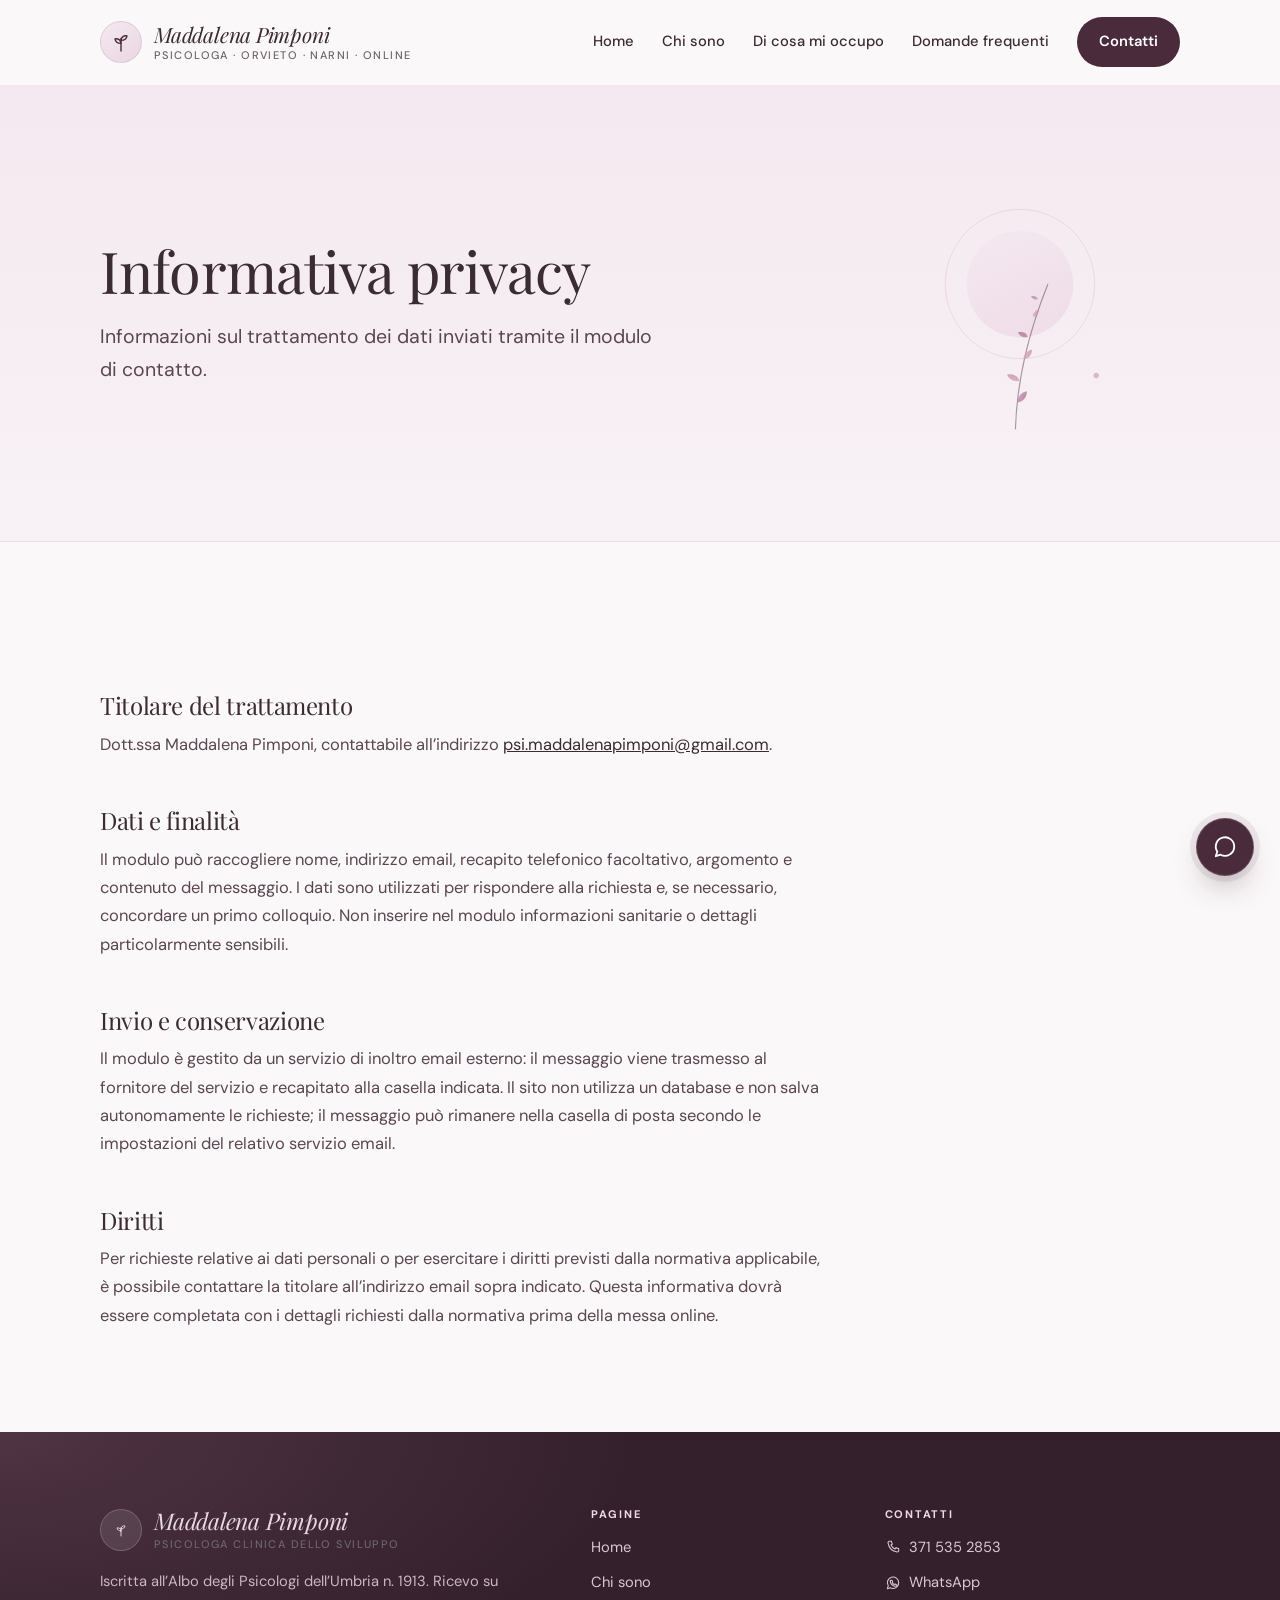
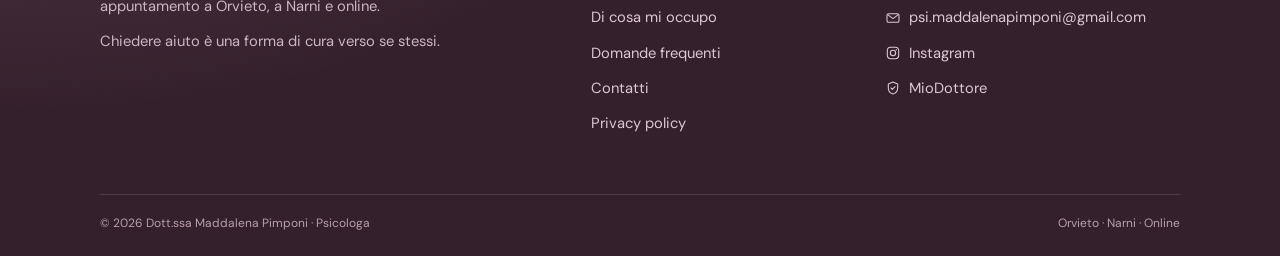
==== commit 3e8aff86: "Rimuove l'avviso di bozza dalla privacy policy" ====
--- a/static/privacy/index.html
+++ b/static/privacy/index.html
@@ -94,7 +94,6 @@
 <section class="section section-white">
     <div class="section-shell">
     <article class="privacy-content">
-        <p><strong>Bozza per la versione locale del sito.</strong> Prima della pubblicazione, la titolare dovrà verificare e completare questa informativa, in particolare i tempi di conservazione e i servizi email effettivamente utilizzati.</p>
         <h2>Titolare del trattamento</h2>
         <p>Dott.ssa Maddalena Pimponi, contattabile all’indirizzo <a href="mailto:psi.maddalenapimponi@gmail.com">psi.maddalenapimponi@gmail.com</a>.</p>
         <h2>Dati e finalità</h2>
--- a/static/site.css
+++ b/static/site.css
@@ -676,6 +676,8 @@
     line-height: 1.6;
 }
 .location-card strong { color: var(--ink); font-weight: 500; }
+.location-card > div { display: flex; flex-direction: column; }
+.location-card > div > .text-link { margin-top: auto; align-self: flex-start; }
 .location-online { background: linear-gradient(160deg, #f3ecf6, #efe6f3); border-color: #e4d6ec; }
 
 /* ---------- CTA finale ---------- */
